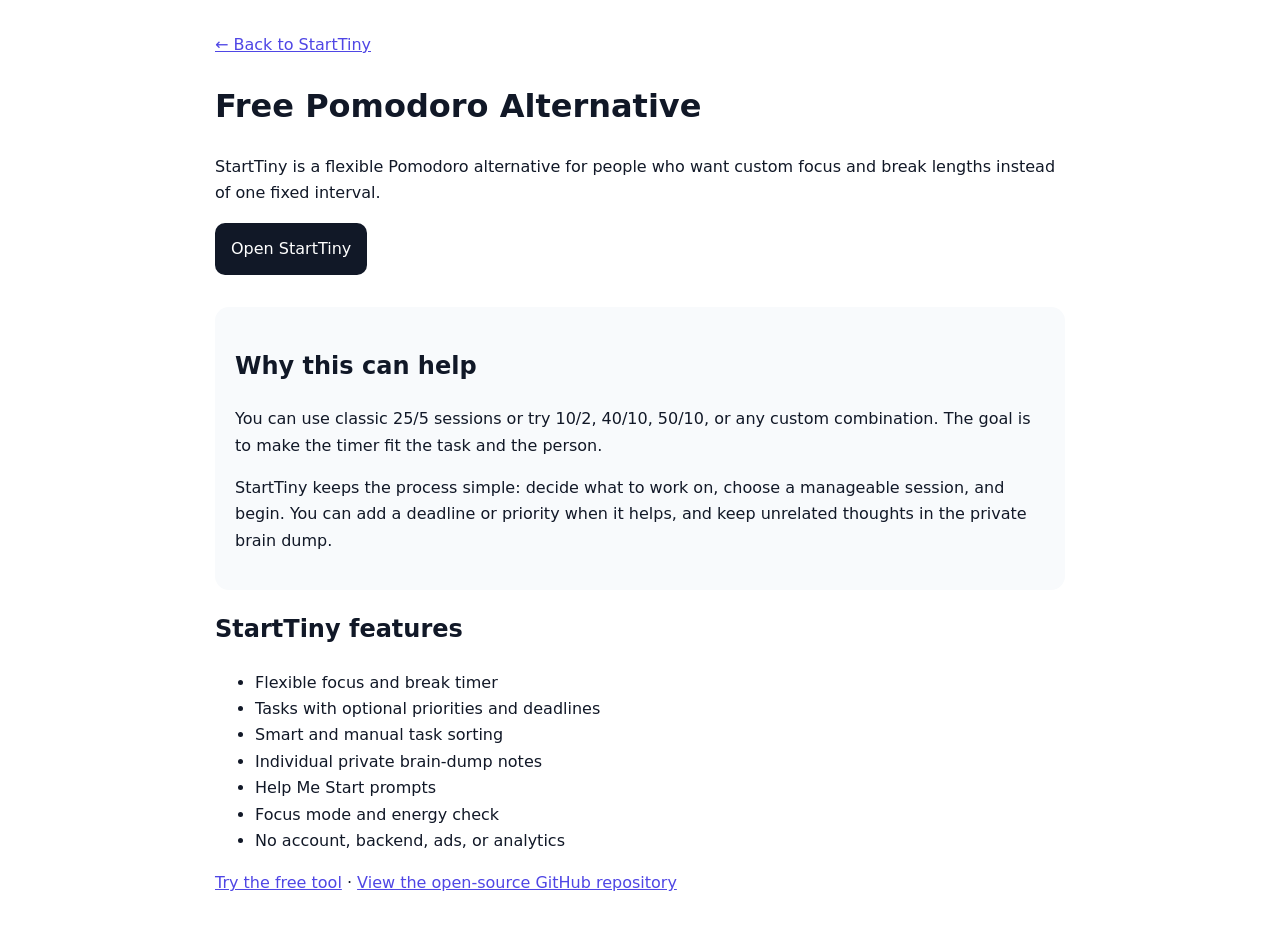
==== pomodoro-alternative.html @ be3f024f "Add files via upload" ====
<!doctype html><html lang="en"><head><meta charset="utf-8"><meta name="viewport" content="width=device-width,initial-scale=1"><meta name="description" content="StartTiny is a flexible Pomodoro alternative for people who want custom focus and break lengths instead of one fixed interval."><meta name="robots" content="index, follow"><link rel="canonical" href="https://g4hio.github.io/starttiny/pomodoro-alternative/"><title>Free Pomodoro Alternative | StartTiny</title><meta property="og:title" content="Free Pomodoro Alternative | StartTiny"><meta property="og:description" content="StartTiny is a flexible Pomodoro alternative for people who want custom focus and break lengths instead of one fixed interval."><meta property="og:type" content="article"><style>body{font-family:system-ui,-apple-system,Segoe UI,sans-serif;max-width:850px;margin:0 auto;padding:2rem;line-height:1.65;color:#111827}a{color:#4f46e5}.cta{display:inline-block;padding:.8rem 1rem;background:#111827;color:white;border-radius:10px;text-decoration:none}header{margin-bottom:2rem}article{background:#f8fafc;padding:1.25rem;border-radius:14px}</style></head><body><header><a href="../">← Back to StartTiny</a><h1>Free Pomodoro Alternative</h1><p>StartTiny is a flexible Pomodoro alternative for people who want custom focus and break lengths instead of one fixed interval.</p><a class="cta" href="../">Open StartTiny</a></header><article><h2>Why this can help</h2><p>You can use classic 25/5 sessions or try 10/2, 40/10, 50/10, or any custom combination. The goal is to make the timer fit the task and the person.</p><p>StartTiny keeps the process simple: decide what to work on, choose a manageable session, and begin. You can add a deadline or priority when it helps, and keep unrelated thoughts in the private brain dump.</p></article><h2>StartTiny features</h2><ul><li>Flexible focus and break timer</li><li>Tasks with optional priorities and deadlines</li><li>Smart and manual task sorting</li><li>Individual private brain-dump notes</li><li>Help Me Start prompts</li><li>Focus mode and energy check</li><li>No account, backend, ads, or analytics</li></ul><p><a href="../">Try the free tool</a> · <a href="https://github.com/g4hio/starttiny">View the open-source GitHub repository</a></p></body></html>
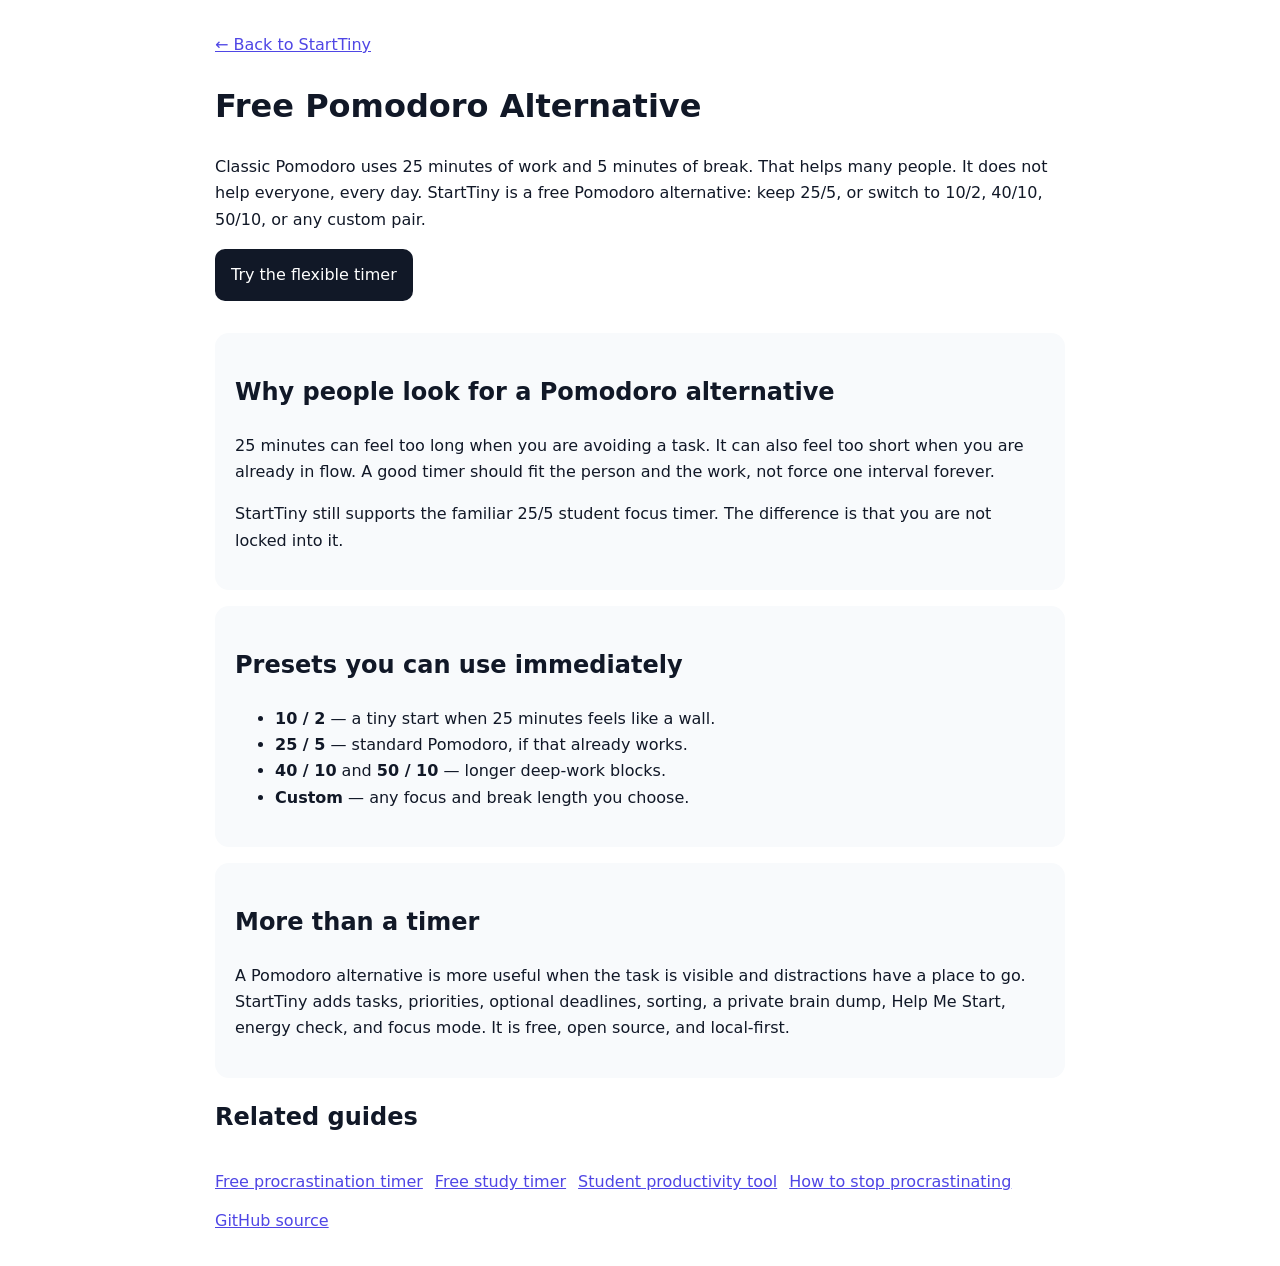
==== commit 77ec05bf: "Add files via upload" ====
--- a/pomodoro-alternative.html
+++ b/pomodoro-alternative.html
@@ -1 +1,57 @@
-<!doctype html><html lang="en"><head><meta charset="utf-8"><meta name="viewport" content="width=device-width,initial-scale=1"><meta name="description" content="StartTiny is a flexible Pomodoro alternative for people who want custom focus and break lengths instead of one fixed interval."><meta name="robots" content="index, follow"><link rel="canonical" href="https://g4hio.github.io/starttiny/pomodoro-alternative/"><title>Free Pomodoro Alternative | StartTiny</title><meta property="og:title" content="Free Pomodoro Alternative | StartTiny"><meta property="og:description" content="StartTiny is a flexible Pomodoro alternative for people who want custom focus and break lengths instead of one fixed interval."><meta property="og:type" content="article"><style>body{font-family:system-ui,-apple-system,Segoe UI,sans-serif;max-width:850px;margin:0 auto;padding:2rem;line-height:1.65;color:#111827}a{color:#4f46e5}.cta{display:inline-block;padding:.8rem 1rem;background:#111827;color:white;border-radius:10px;text-decoration:none}header{margin-bottom:2rem}article{background:#f8fafc;padding:1.25rem;border-radius:14px}</style></head><body><header><a href="../">← Back to StartTiny</a><h1>Free Pomodoro Alternative</h1><p>StartTiny is a flexible Pomodoro alternative for people who want custom focus and break lengths instead of one fixed interval.</p><a class="cta" href="../">Open StartTiny</a></header><article><h2>Why this can help</h2><p>You can use classic 25/5 sessions or try 10/2, 40/10, 50/10, or any custom combination. The goal is to make the timer fit the task and the person.</p><p>StartTiny keeps the process simple: decide what to work on, choose a manageable session, and begin. You can add a deadline or priority when it helps, and keep unrelated thoughts in the private brain dump.</p></article><h2>StartTiny features</h2><ul><li>Flexible focus and break timer</li><li>Tasks with optional priorities and deadlines</li><li>Smart and manual task sorting</li><li>Individual private brain-dump notes</li><li>Help Me Start prompts</li><li>Focus mode and energy check</li><li>No account, backend, ads, or analytics</li></ul><p><a href="../">Try the free tool</a> · <a href="https://github.com/g4hio/starttiny">View the open-source GitHub repository</a></p></body></html>+<!doctype html>
+<html lang="en">
+<head>
+  <meta charset="utf-8">
+  <meta name="viewport" content="width=device-width,initial-scale=1">
+  <title>Free Pomodoro Alternative with Custom Intervals | StartTiny</title>
+  <meta name="description" content="StartTiny is a free Pomodoro alternative. Keep 25/5 if you want, or use 10/2, 40/10, 50/10, or any custom focus and break length. Open-source and private.">
+  <meta name="robots" content="index, follow">
+  <link rel="canonical" href="https://g4hio.github.io/starttiny/pomodoro-alternative.html">
+  <meta property="og:title" content="Free Pomodoro Alternative with Custom Intervals | StartTiny">
+  <meta property="og:description" content="A flexible Pomodoro alternative for people who want custom focus and break lengths instead of one fixed system.">
+  <meta property="og:type" content="article">
+  <meta property="og:url" content="https://g4hio.github.io/starttiny/pomodoro-alternative.html">
+  <style>
+    body{font-family:system-ui,-apple-system,Segoe UI,sans-serif;max-width:850px;margin:0 auto;padding:2rem;line-height:1.65;color:#111827}
+    a{color:#4f46e5}
+    .cta{display:inline-block;padding:.8rem 1rem;background:#111827;color:#fff;border-radius:10px;text-decoration:none}
+    header{margin-bottom:2rem}
+    article{background:#f8fafc;padding:1.25rem;border-radius:14px;margin:1rem 0}
+    nav{display:flex;flex-wrap:wrap;gap:.75rem;margin-top:2rem}
+  </style>
+</head>
+<body>
+  <header>
+    <a href="index.html">← Back to StartTiny</a>
+    <h1>Free Pomodoro Alternative</h1>
+    <p>Classic Pomodoro uses 25 minutes of work and 5 minutes of break. That helps many people. It does not help everyone, every day. StartTiny is a free Pomodoro alternative: keep 25/5, or switch to 10/2, 40/10, 50/10, or any custom pair.</p>
+    <a class="cta" href="index.html">Try the flexible timer</a>
+  </header>
+  <article>
+    <h2>Why people look for a Pomodoro alternative</h2>
+    <p>25 minutes can feel too long when you are avoiding a task. It can also feel too short when you are already in flow. A good timer should fit the person and the work, not force one interval forever.</p>
+    <p>StartTiny still supports the familiar 25/5 student focus timer. The difference is that you are not locked into it.</p>
+  </article>
+  <article>
+    <h2>Presets you can use immediately</h2>
+    <ul>
+      <li><strong>10 / 2</strong> — a tiny start when 25 minutes feels like a wall.</li>
+      <li><strong>25 / 5</strong> — standard Pomodoro, if that already works.</li>
+      <li><strong>40 / 10</strong> and <strong>50 / 10</strong> — longer deep-work blocks.</li>
+      <li><strong>Custom</strong> — any focus and break length you choose.</li>
+    </ul>
+  </article>
+  <article>
+    <h2>More than a timer</h2>
+    <p>A Pomodoro alternative is more useful when the task is visible and distractions have a place to go. StartTiny adds tasks, priorities, optional deadlines, sorting, a private brain dump, Help Me Start, energy check, and focus mode. It is free, open source, and local-first.</p>
+  </article>
+  <h2>Related guides</h2>
+  <nav>
+    <a href="procrastination-timer.html">Free procrastination timer</a>
+    <a href="study-timer.html">Free study timer</a>
+    <a href="student-productivity.html">Student productivity tool</a>
+    <a href="procrastination-help.html">How to stop procrastinating</a>
+    <a href="https://github.com/g4hio/starttiny">GitHub source</a>
+  </nav>
+</body>
+</html>
